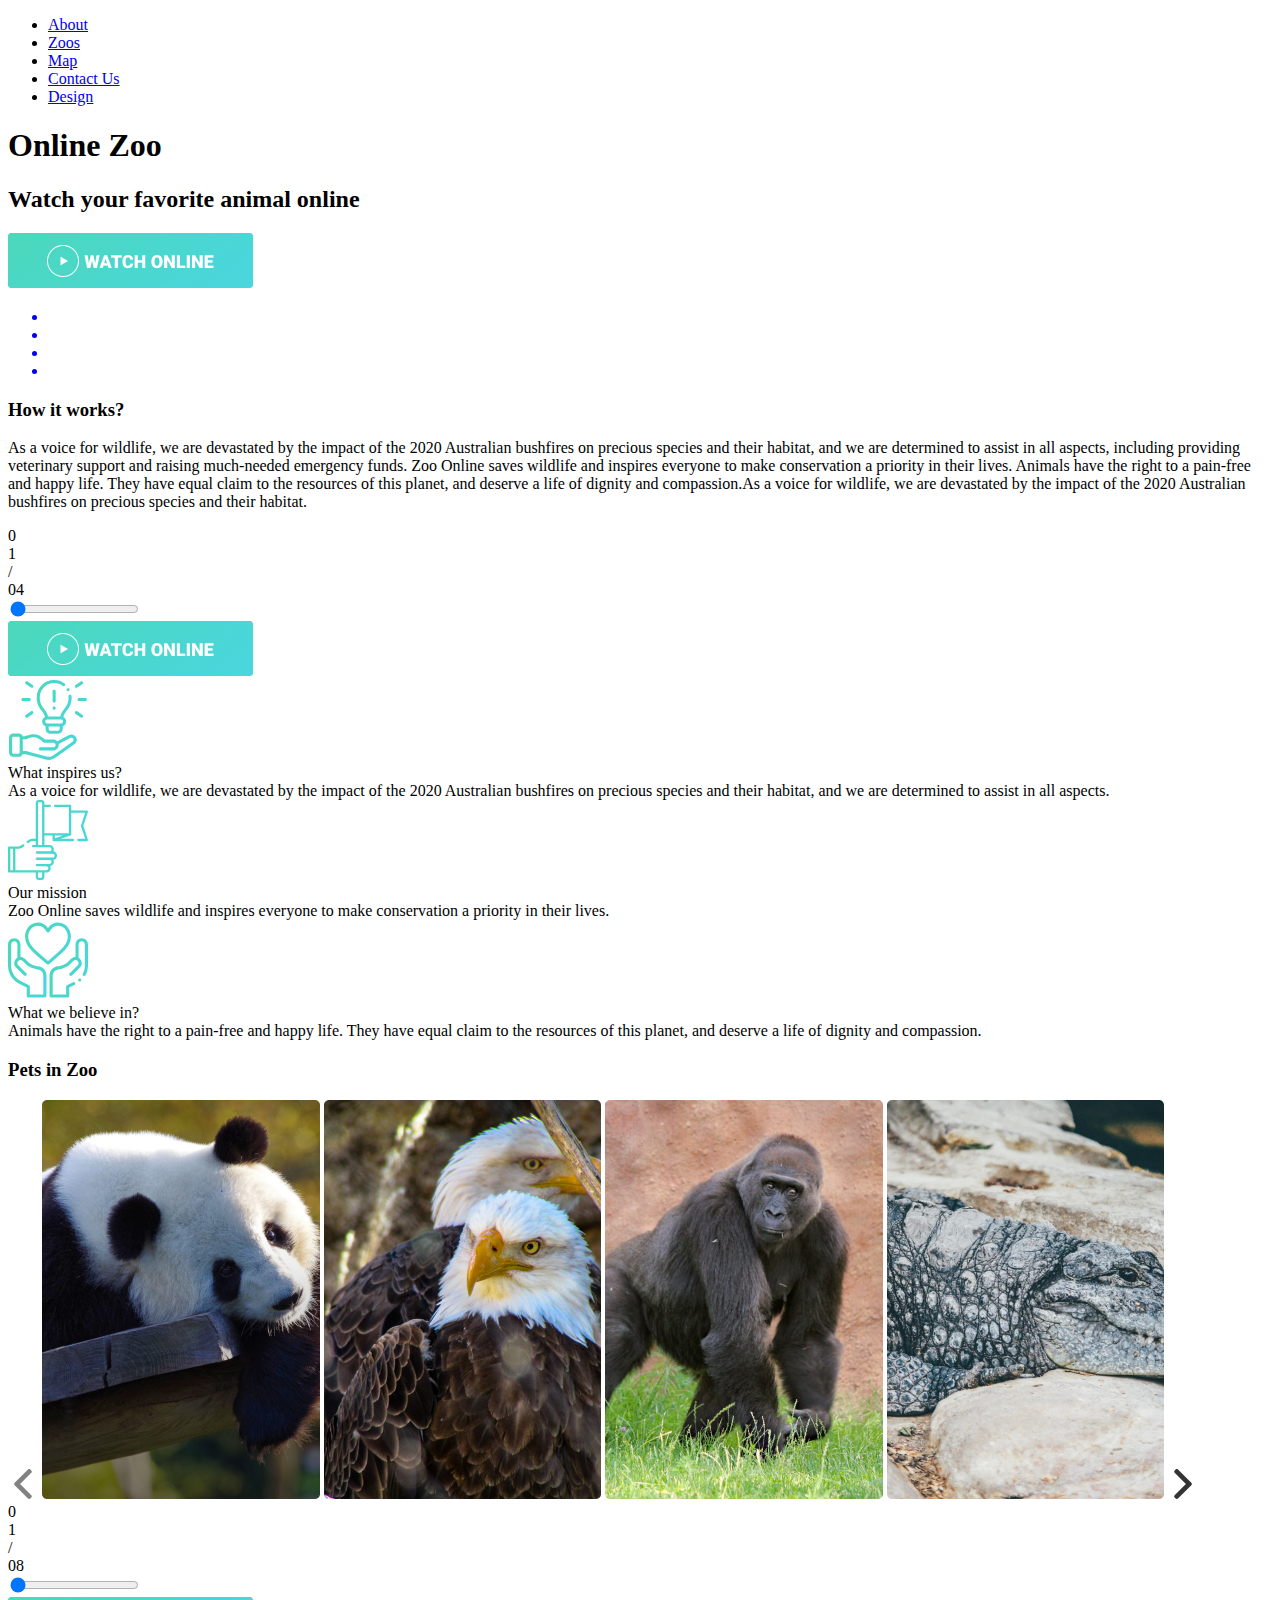
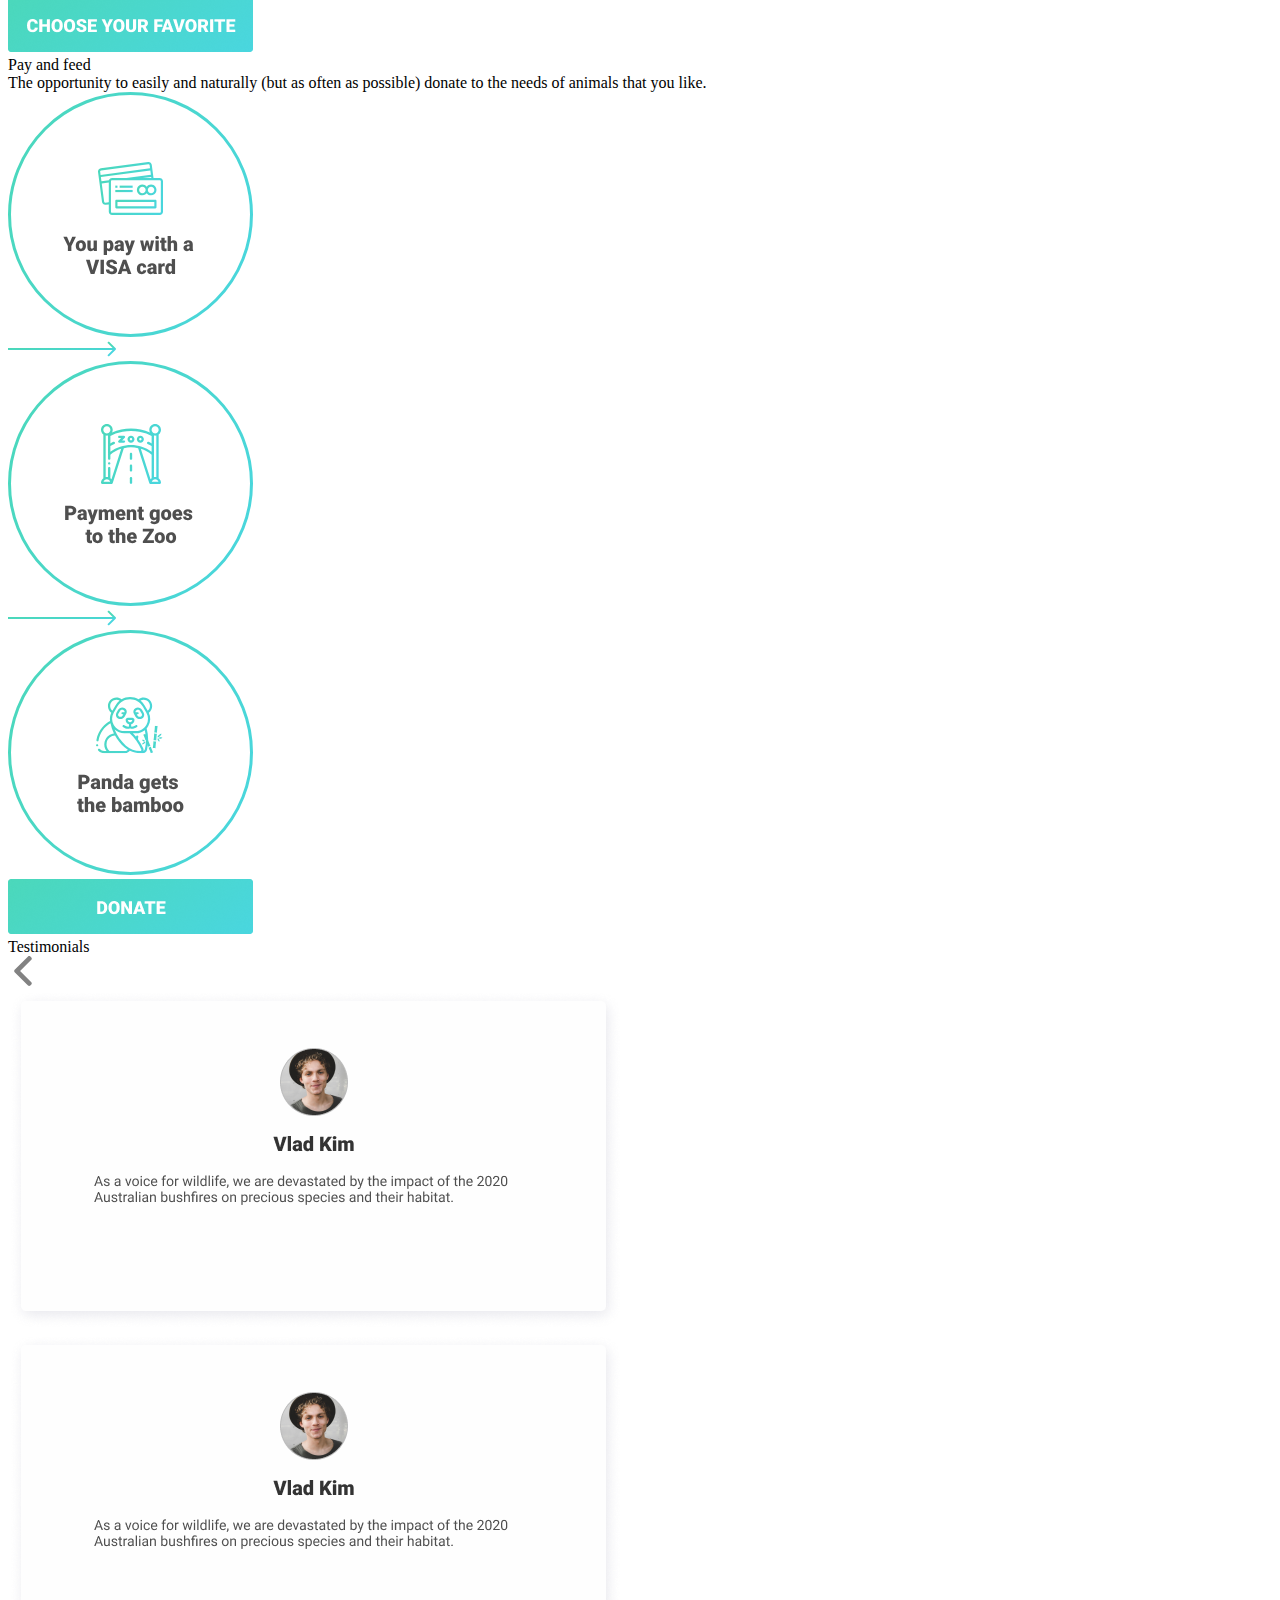
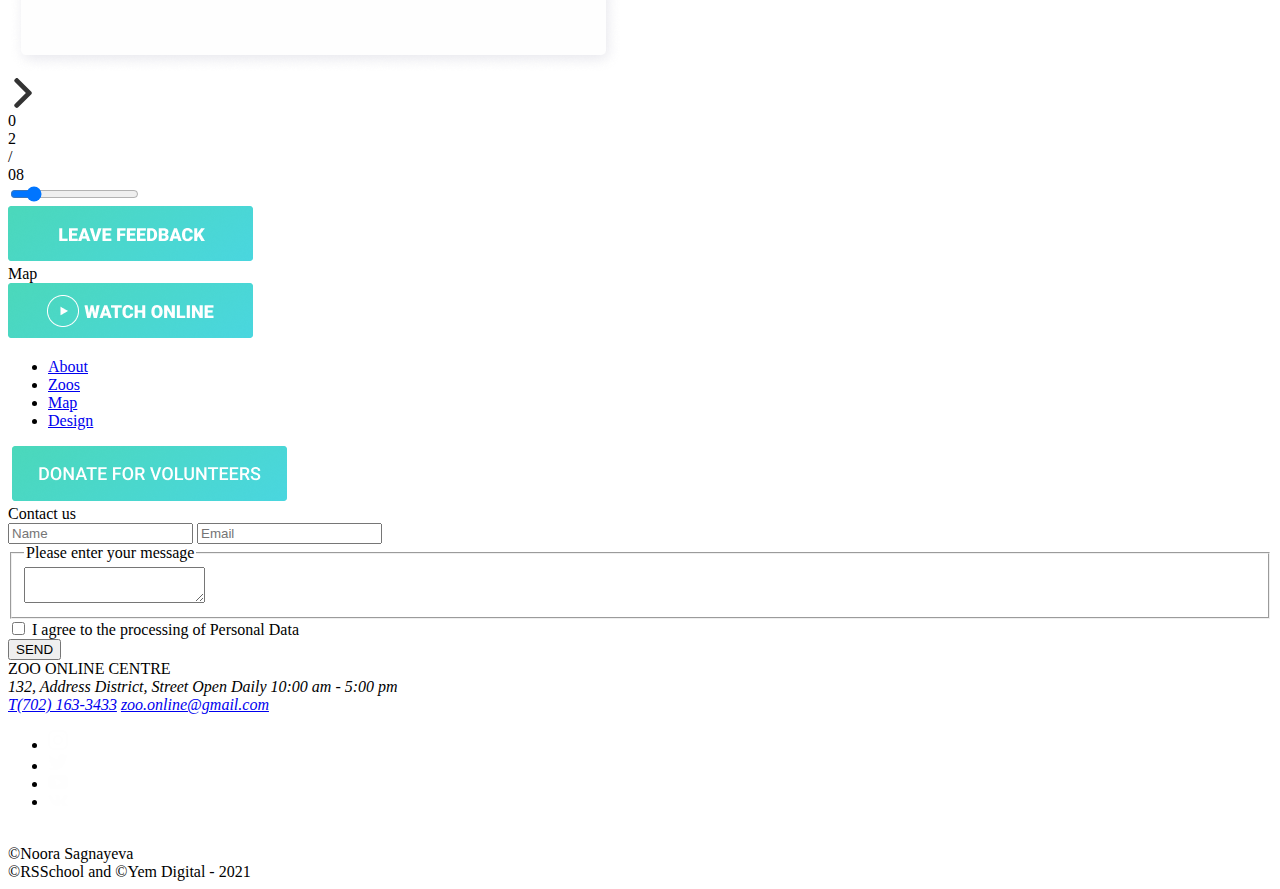
==== index.html @ d025899c "init:start task" ====
<!DOCTYPE html>
<html lang="en">
  <head>
    <meta charset="UTF-8" />
    <meta http-equiv="X-UA-Compatible" content="IE=edge" />
    <meta name="viewport" content="width=device-width, initial-scale=1.0" />
    <title>Online Zoo</title>
    <link type="text/css" rel="stylesheet" href="node_modules/normalize.css/normalize.css" />
    <link rel="stylesheet" href="../online-zoo/pages/landing/style.css" />
    <script src="../online-zoo/pages/landing/script.js"></script>
    <link rel="preconnect" href="https://fonts.gstatic.com" />
    <link
      href="https://fonts.googleapis.com/css2?family=Roboto:wght@400;500;700;900&display=swap"
      rel="stylesheet"
    />
    <script src="pages/landing/script.js"></script>
  </head>
  <body>
    <div>
      <header>
        <a class="logo" href="index.html"></a>
        <nav class="headerNavigation">
          <ul class="headerNav">
            <li class="aboutLink"><a href="index.html">About</a></li>
            <li><a href="pages/zoos/panda.html">Zoos</a></li>
            <li><a href="pages/map/map.html">Map</a></li>
            <li><a href="#footer">Contact Us</a></li>
            <li>
              <a href="https://www.figma.com/file/HKt5Nlx0jghQtJp6jW9q8F/zooApp"
                >Design</a
              >
            </li>
          </ul>
        </nav>
        <div class="themeSwitcher"></div>
        <h1>Online Zoo</h1>
      </header>
      <section class="firstScreen">
        <h2 class="watchText">Watch your favorite animal online</h2>
        <a href="pages/zoos/panda.html"
          ><img src="assets/images/watchonline.png" class="watchOnlineBtn"
        /></a>

        <div class="wheel">
          <div class="line"></div>
          <div class="eagle"></div>
          <div class="panda"></div>
          <div class="gorilla"></div>
          <div class="alligator"></div>
          <div class="fox"></div>
          <div class="sliderCount"></div>
          <div class="slider"></div>
        </div>
        <nav>
          <ul class="socialLinks">
            <a href="https://instagram.com"> <li class="inst"></li></a>
            <a href="https://twitter.com"> <li class="twitter"></li></a>
            <a href="https://youtube.com"> <li class="youtube"></li></a>
            <a href="https://vk.com"><li class="vk"></li></a>
          </ul>
        </nav>
      </section>
      <article class="howItWorks">
        <h3 class="hIWLabel">How it works?</h3>
        <p class="hIWText">
          As a voice for wildlife, we are devastated by the impact of the 2020
          Australian bushfires on precious species and their habitat, and we are
          determined to assist in all aspects, including providing veterinary
          support and raising much-needed emergency funds. Zoo Online saves
          wildlife and inspires everyone to make conservation a priority in
          their lives. Animals have the right to a pain-free and happy life.
          They have equal claim to the resources of this planet, and deserve a
          life of dignity and compassion.As a voice for wildlife, we are
          devastated by the impact of the 2020 Australian bushfires on precious
          species and their habitat.
        </p>
        <div class="hIWWheelPicture"></div>
        <div class="hIWSlider">
          <div class="hIWWheelSliderCounter">
            <div class="counter">
              <div class="counterText">
                <div class="activeCounterText">
                  0
                  <div class="sliderValue slider1">1</div>
                  /
                </div>
                <div class="maxCounterText">04</div>
              </div>
              <input oninput="range1(this.value)" type="range" min="0" max="3" value="0" class="counterSlider slide1"></input>
            </div>
          </div>
        </div>
        <a href="pages/zoos/panda/panda.html"
          ><img src="assets/images/watchonline.png" class="hIWwatchOnlineBtn"
        /></a>
      </article>
      <article class="whatInspiriesUs">
        <div class="hIWCard">
          <div class="hIWCardIcon">
            <img src="assets/icons/problemSolve1.svg" />
          </div>
          <div class="hIWCardLabel">What inspires us?</div>
          <div class="hIWCardText">
            As a voice for wildlife, we are devastated by the impact of the 2020
            Australian bushfires on precious species and their habitat, and we
            are determined to assist in all aspects.
          </div>
        </div>
        <div class="hIWCard">
          <div class="hIWCardIcon">
            <img src="assets/icons/problemSolve2.svg" />
          </div>
          <div class="hIWCardLabel">Our mission</div>
          <div class="hIWCardText">
            Zoo Online saves wildlife and inspires everyone to make conservation
            a priority in their lives.
          </div>
        </div>
        <div class="hIWCard">
          <div class="hIWCardIcon">
            <img src="assets/icons/problemSolve3.svg" />
          </div>
          <div class="hIWCardLabel">What we believe in?</div>
          <div class="hIWCardText">
            Animals have the right to a pain-free and happy life. They have
            equal claim to the resources of this planet, and deserve a life of
            dignity and compassion.
          </div>
        </div>
      </article>
      <article class="petsInZoo">
        <h3 class="pIZLabel">Pets in Zoo</h3>
        <div class="pIZWheel">
          <img src="assets/icons/leftArrow.svg" class="pIZWheelLeftArrow" alt="leftarrow"/>
            <img class="pIZCard" src="assets/images/pizpanda.png" alt="panda">
            <img class="pIZCard" src="assets/images/pizeagle.png" alt="eagle">
            <img class="pIZCard" src="assets/images/pizgorilla.png" alt="gorilla">
            <img class="pIZCard" src="assets/images/pizalligator.png" alt="alligator">
          <img src="assets/icons/rightArrow.svg" class="pIZWheelRightArrow" alt="rightarrow"/>
        </div>
        <div class="pIZSlider">
          <div class="counter">
            <div class="counterText">
              <div class="activeCounterText">
                0
                <div class="sliderValue slider2">1</div>
                /
              </div>
              <div class="maxCounterText">08</div>
            </div>
            <input oninput="range2(this.value)" type="range" min="0" max="7" value="0" class="counterSlider"></input>
          </div>
        </div>
        <a href="pages/map/map.html"
          ><img src="assets/images/choose.png" class="pIZButtonChoose"
        /></a>
      </article>
      <article class="payAndFeed">
        <div class="pAFLabel">Pay and feed</div>
        <div class="pAFText">
          The opportunity to easily and naturally (but as often as possible)
          donate to the needs of animals that you like.
        </div>
        <div class="pAFCards">
          <div class="pAFCard">
            <img src="assets/icons/visa.svg" />
          </div>
          <img src="assets/icons/arrow.svg" alt="arrow" />
          <div class="pAFCard"><img src="assets/icons/payment.svg" /></div>
          <img src="assets/icons/arrow.svg" alt="arrow" />
          <div class="pAFCard"><img src="assets/icons/panda.svg" /></div>
        </div>
        <a href="#"
          ><img src="assets/images/donate.png" class="pAFDonateButton"
        /></a>
      </article>
      <article class="testimonials">
        <div class="testimonialsLabel">Testimonials</div>
        <div class="testimonialsWheel">
          <img src="assets/icons/leftArrow.svg" class="pIZWheelLeftArrow" />
          <div class="testimonialsCard">
            <img src="assets/images/testimonialcard.png" />
          </div>
          <div class="testimonialsCard">
            <img src="assets/images/testimonialcard.png" />
          </div>
          <img src="assets/icons/rightArrow.svg" class="pIZWheelRightArrow" />
        </div>
        <div class="testimonialsSlider">
          <div class="counter">
            <div class="counterText">
              <div class="activeCounterText">
                0
                <div class="sliderValue slider3">2</div>
                /
              </div>
              <div class="maxCounterText">08</div>
            </div>
            <input oninput="range3(this.value)" type="range" min="0" max="7" value="1" class="counterSlider"></input>
          </div>
        </div>
        <a href="#"
          ><img src="assets/images/fedback.png" class="testimonialsButton"
        /></a>
      </article>
      <map>
        <div class="mapLabel">Map</div>
        <div class="mapImage"></div>
        <a href="pages/zoos/panda.html"
          ><img src="assets/images/watchonline.png" class="mapButton"
        /></a>
      </map>
      <footer id="footer">
        <div class="footerNav">
          <a href="index.html" class="footerLogo"></a>
          <ul>
            <li><a href="index.html">About</a></li>
            <li><a href="pages/zoos/panda.html">Zoos</a></li>
            <li><a href="pages/map/map.html">Map</a></li>
            <li>
              <a href="https://www.figma.com/file/HKt5Nlx0jghQtJp6jW9q8F/zooApp"
                >Design</a
              >
            </li>
          </ul>
          <a href="#"
            ><img src="assets/images/donatevol.png" class="footerButton"
          /></a>
        </div>
        <div class="footerContacts">
          <div class="contactUs">
            <div class="contactUsLabel">Contact us</div>
            <form>
              <input type="text" class="name" placeholder="Name" />
              <input type="email" class="email" placeholder="Email" />
              <fieldset class="message">
                <legend>Please enter your message</legend>
                <textarea class="messageText" maxlength="280"></textarea>
              </fieldset>
              <div class="agree">
                <input type="checkbox" class="checkbox" />
                <label>I agree to the processing of Personal Data</label>
              </div>
              <input type="submit" class="sendButton" value="SEND" />
            </form>
          </div>
          <div class="contacts">
            <div class="contactsLabel">ZOO ONLINE CENTRE</div>
            <address>
              <div class="contactsText1">
                132, Address District, Street Open Daily 10:00 am - 5:00 pm
              </div>
              <div class="contactsText2">
                <a href="tel:(702)163-3433">T(702) 163-3433</a>
                <a href="mailto:zoo.online@gmail.com">zoo.online@gmail.com</a>
              </div>
            </address>
            <ul class="contactsLinks">
              <li class="inst">
                <a href="http://instagram.com"
                  ><img src="assets/icons/instLight.svg" alt="inst"
                /></a>
              </li>
              <li class="twitter">
                <a href="http://twitter.com"
                  ><img src="assets/icons/twitterLight.svg" alt="twitter"
                /></a>
              </li>
              <li class="youtube">
                <a href="http://youtube.com"
                  ><img src="assets/icons/youtubeLight.svg" alt="youtube"
                /></a>
              </li>
              <li class="vk">
                <a href="http://vk.com"
                  ><img src="assets/icons/vkLight.svg" alt="vk"
                /></a>
              </li>
            </ul>
          </div>
        </div>
        <div class="credits">
          <img src="assets/icons/creditsline.svg" />
          <div class="creditsText">©Noora Sagnayeva</div>
          <div class="creditsText">©RSSchool and ©Yem Digital - 2021</div>
        </div>
      </footer>
    </div>
  </body>
</html>
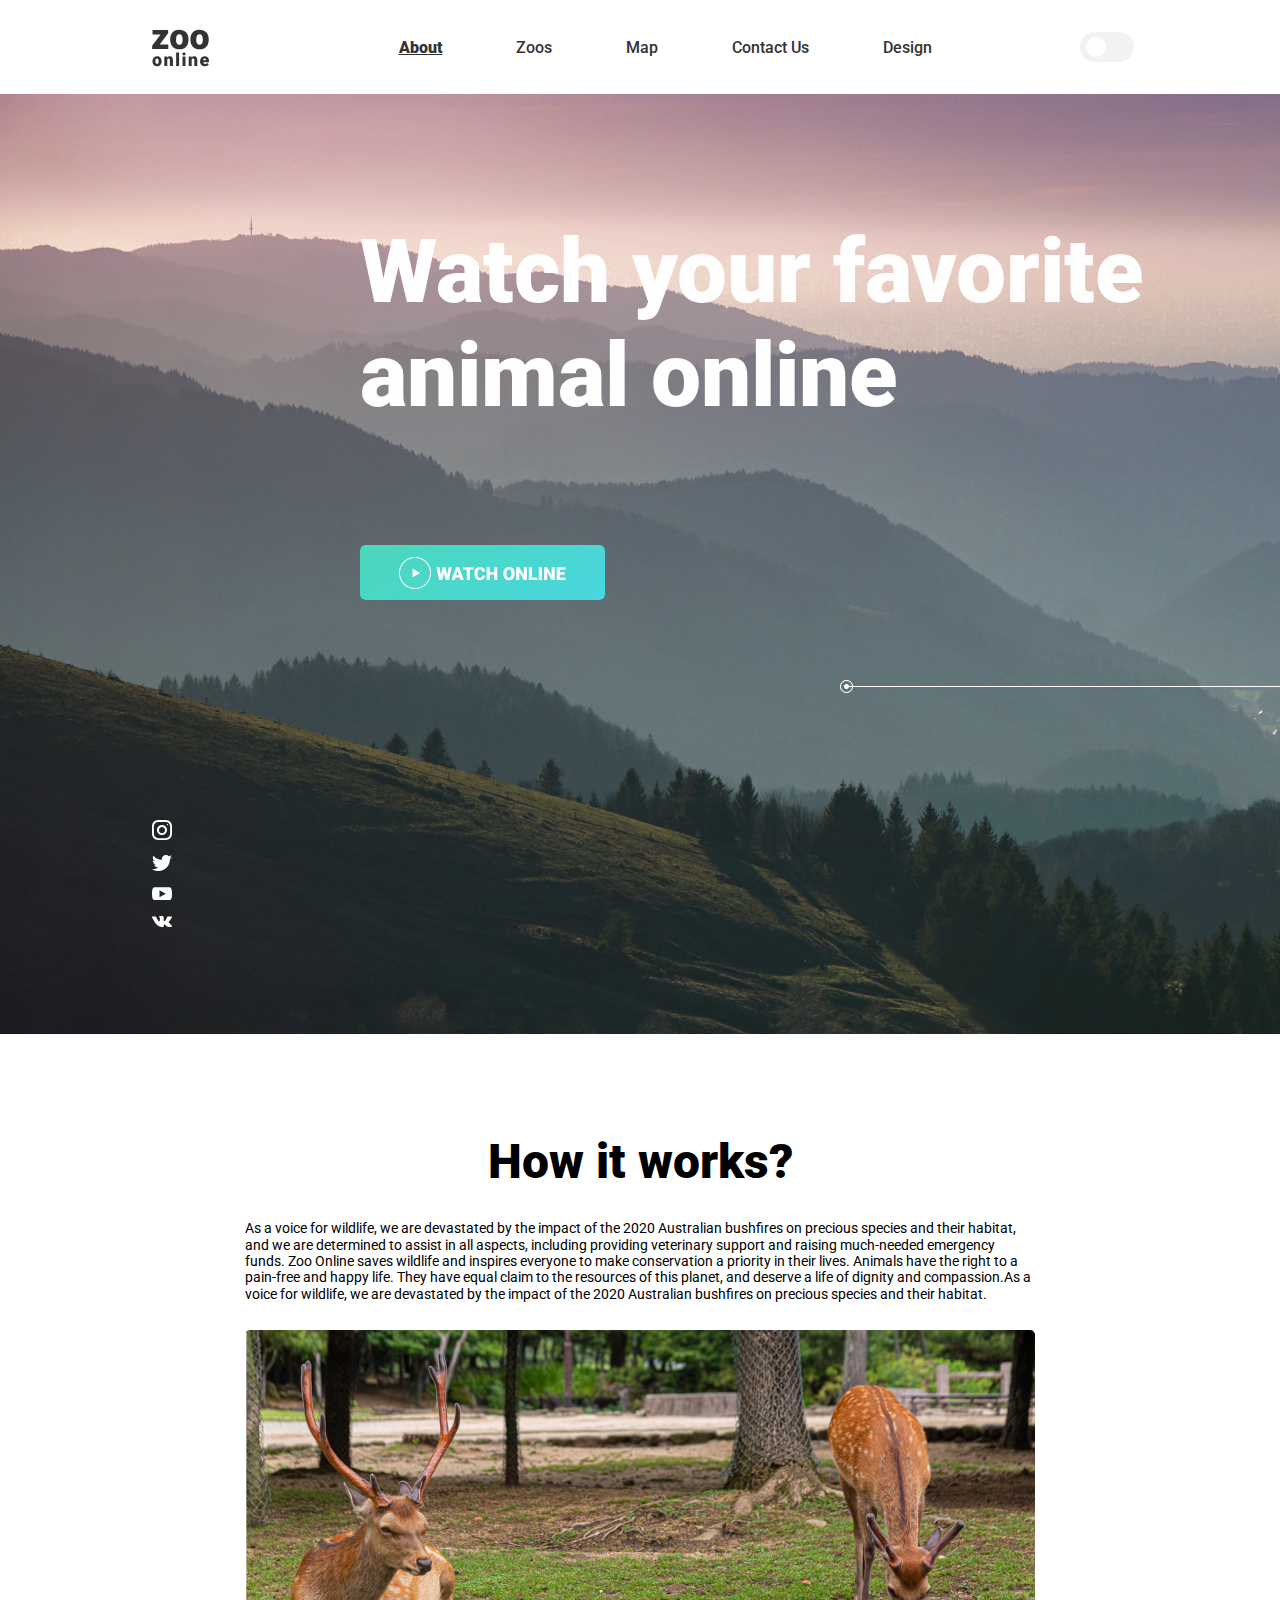
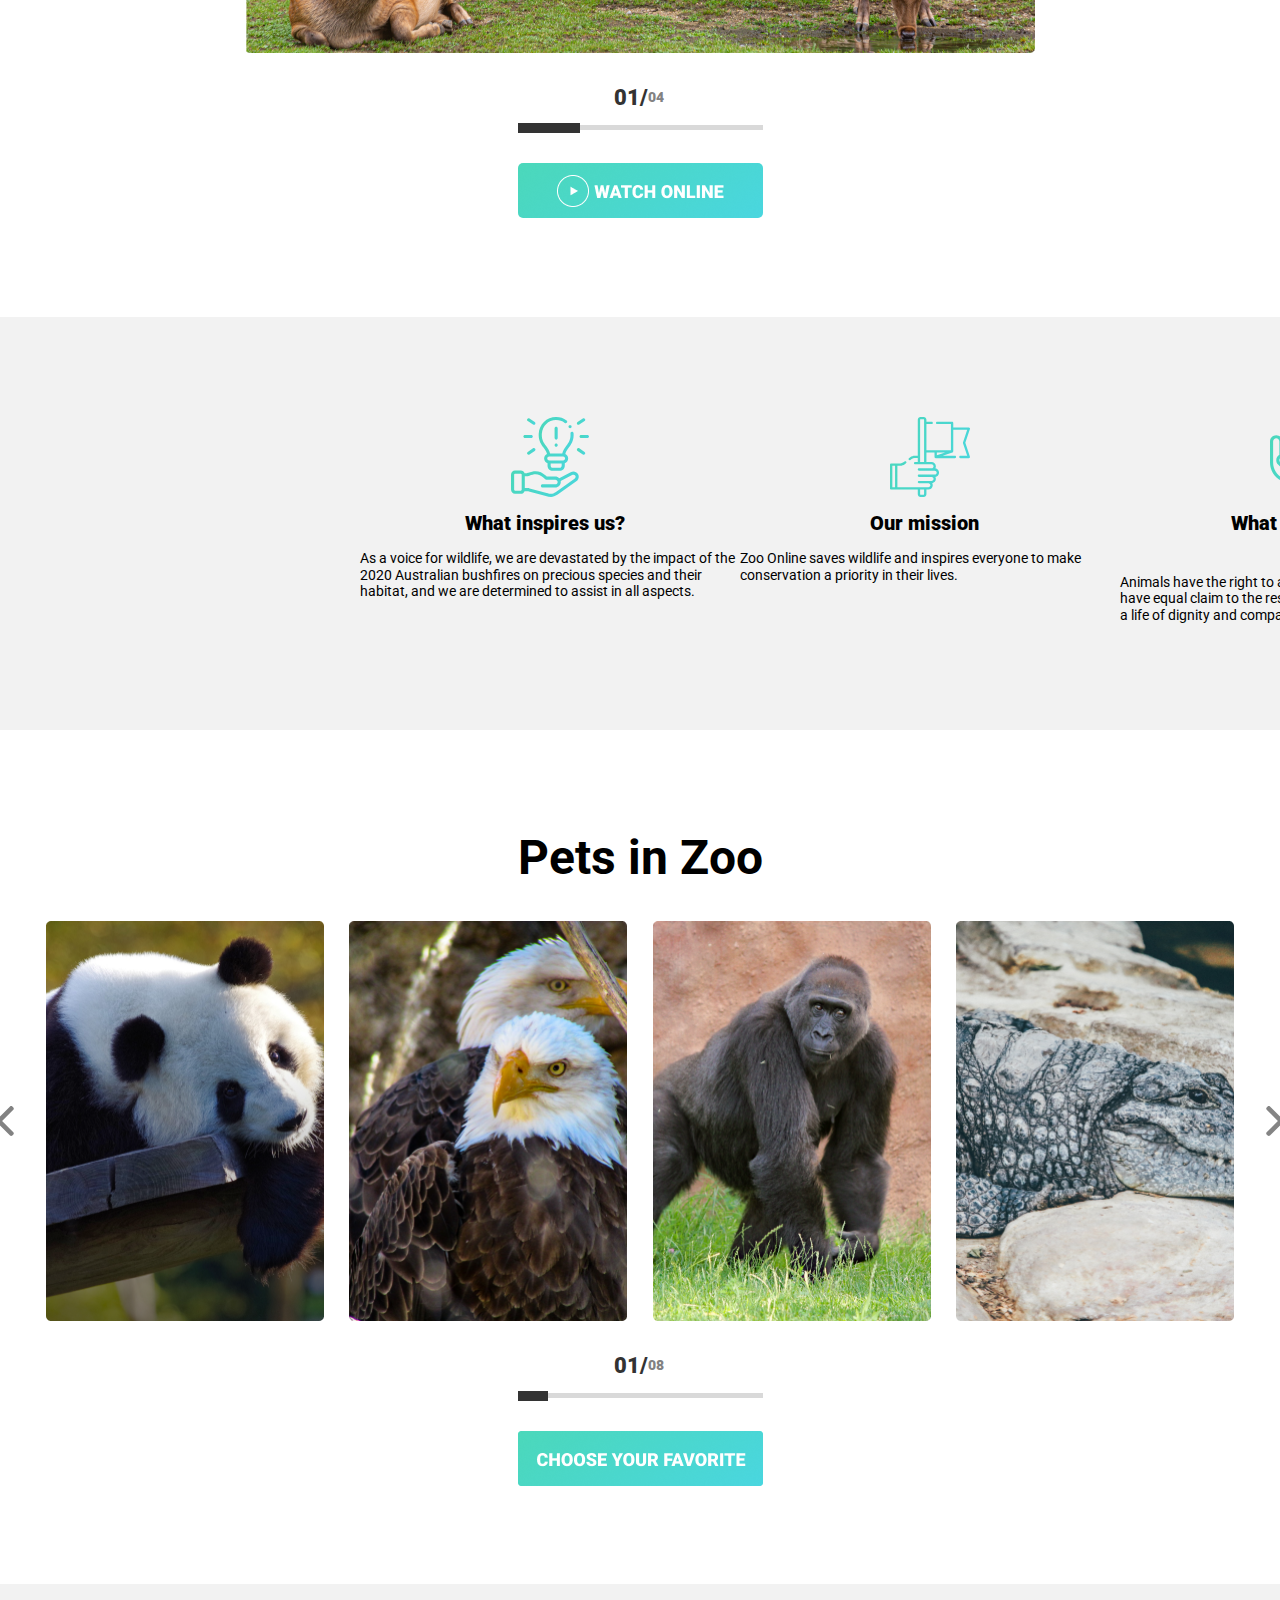
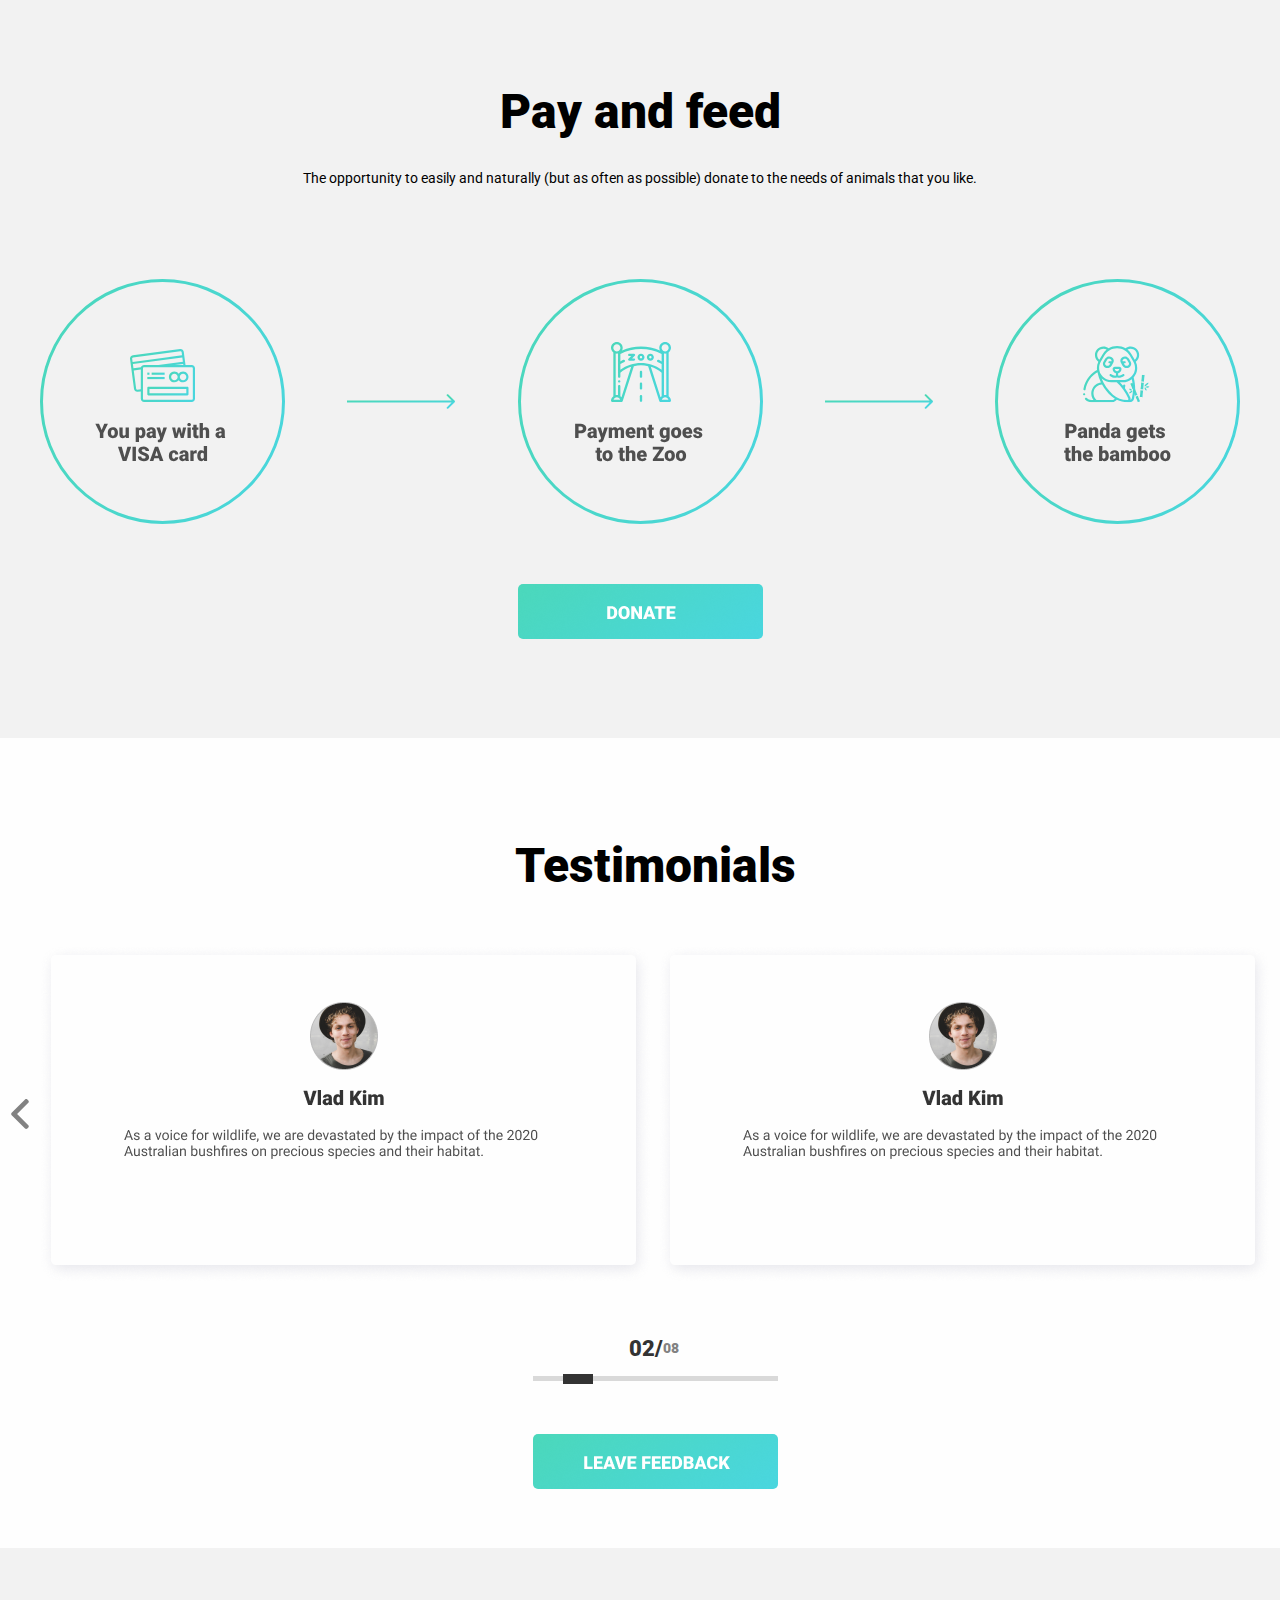
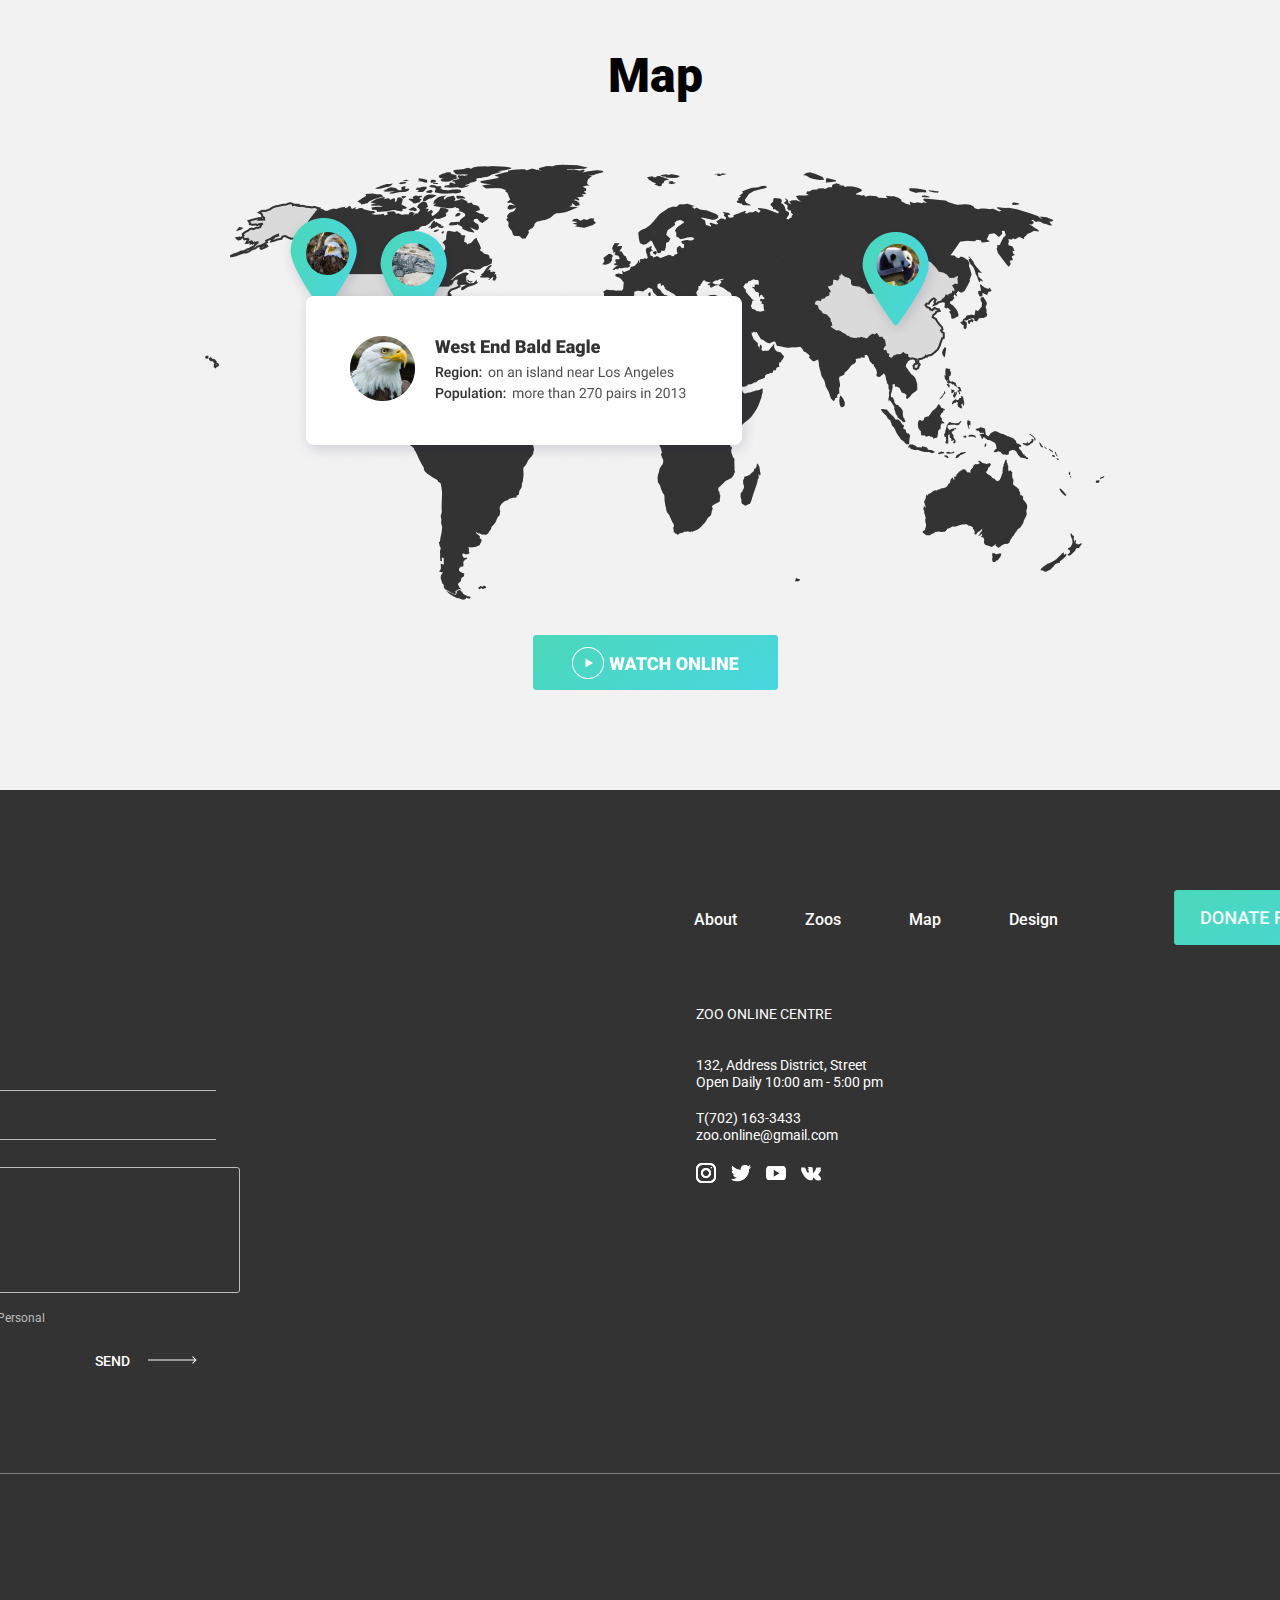
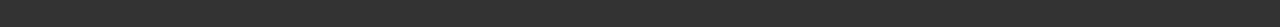
==== commit fce49efe: "fix: style link" ====
--- a/index.html
+++ b/index.html
@@ -6,7 +6,7 @@
     <meta name="viewport" content="width=device-width, initial-scale=1.0" />
     <title>Online Zoo</title>
     <link type="text/css" rel="stylesheet" href="node_modules/normalize.css/normalize.css" />
-    <link rel="stylesheet" href="../online-zoo/pages/landing/style.css" />
+    <link rel="stylesheet" href="pages/landing/style.css" />
     <script src="../online-zoo/pages/landing/script.js"></script>
     <link rel="preconnect" href="https://fonts.gstatic.com" />
     <link
--- a/pages/landing/style.css
+++ b/pages/landing/style.css
@@ -0,0 +1,732 @@
+body {
+  margin: 0 0;
+}
+
+h1 {
+  text-indent: -9999px;
+  position: absolute;
+}
+header {
+  align-items: center;
+  display: flex;
+  justify-content: space-between;
+  background-color: #ffffff;
+  height: 94px;
+  padding-left: 151px;
+  padding-right: 146px;
+}
+
+.logo {
+  background-image: url(../../assets/icons/onlineZooIconLight.svg);
+  width: 59px;
+  height: 42px;
+}
+.headerNavigation {
+  width: 573px;
+}
+.headerNav {
+  justify-content: space-between;
+  list-style: none;
+  display: flex;
+  font-size: 16px;
+  font-weight: 500;
+  font-family: "Roboto", sans-serif;
+}
+.headerNav li a {
+  color: #333333;
+  text-decoration: none;
+}
+.headerNav li:hover {
+  color: #333333;
+  text-decoration: underline;
+}
+.aboutLink {
+  font-weight: 900;
+  color: #333333;
+  text-decoration: underline;
+}
+
+.themeSwitcher {
+  width: 54px;
+  height: 30px;
+  background-image: url(../../assets/icons/switcherOff.svg);
+}
+.themeSwitcher:hover {
+  cursor: pointer;
+  transition: 0.5s;
+  width: 54px;
+  height: 30px;
+  background-image: url(../../assets/icons/switcherOn.svg);
+}
+.firstScreen {
+  height: 940px;
+  padding-left: 152px;
+  background-image: url(../../assets/images/firstScreenBg.png);
+  display: flex;
+  flex-direction: column;
+  align-items: baseline;
+}
+.watchText {
+  margin: 0;
+  height: 186px;
+  width: 793px;
+  padding-top: 126px;
+  padding-left: 208px;
+  font-weight: 900;
+  font-size: 89px;
+  font-family: "Roboto", sans-serif;
+  line-height: 104.3px;
+  color: #fefefe;
+}
+
+.watchOnlineBtn {
+  border-radius: 5px;
+  background-color: black;
+  opacity: 1;
+  margin-left: 208px;
+  margin-top: 139px;
+  width: 245px;
+  height: 55px;
+}
+.watchOnlineBtn:hover {
+  transition: 0.5s;
+  opacity: 0.7;
+  cursor: pointer;
+}
+
+.line {
+  position: absolute;
+  top: 680px;
+  left: 840px;
+  width: 1063px;
+  height: 13px;
+  background-image: url(../../assets/images/line.png);
+}
+
+.socialLinks {
+  margin-top: 216px;
+  display: flex;
+  flex-direction: column;
+  justify-content: space-between;
+  list-style: none;
+  height: 107px;
+  padding-left: 0px;
+}
+.socialLinks li {
+  opacity: 1;
+  width: 20px;
+}
+.socialLinks li:hover {
+  transition: 0.3s;
+  opacity: 0.6;
+  cursor: pointer;
+}
+.inst {
+  height: 20px;
+  background-image: url(../../assets/icons/instLight.svg);
+}
+.twitter {
+  height: 16.25px;
+  background-image: url(../../assets/icons/twitterLight.svg);
+}
+.youtube {
+  height: 13.75px;
+  background-image: url(../../assets/icons/youtubeLight.svg);
+}
+.vk {
+  height: 11.41px;
+  background-image: url(../../assets/icons/vkLight.svg);
+}
+
+.howItWorks {
+  height: 883px;
+  display: flex;
+  flex-direction: column;
+  align-items: center;
+}
+.hIWLabel {
+  margin-top: 100px;
+  margin-bottom: 0;
+  font-size: 48px;
+  font-family: "Roboto", sans-serif;
+  font-weight: 900;
+  line-height: 56.25px;
+}
+.hIWText {
+  margin-top: 30px;
+  margin-bottom: 0;
+  height: 80px;
+  width: 790px;
+  font-size: 14px;
+  font-family: "Roboto", sans-serif;
+  line-height: 16.41px;
+}
+.hIWWheelPicture {
+  width: 790px;
+  height: 323px;
+  margin-top: 30px;
+  background-image: url(../../assets/images/hiwdeer.png);
+}
+.hIWSlider {
+  margin-top: 30px;
+  width: 245px;
+  height: 50px;
+}
+
+.hIWwatchOnlineBtn {
+  border-radius: 5px;
+  opacity: 1;
+  margin-top: 30px;
+  width: 245px;
+  height: 55px;
+}
+.hIWwatchOnlineBtn:hover {
+  transition: 0.5s;
+  opacity: 0.6;
+  cursor: pointer;
+}
+.whatInspiriesUs {
+  background-color: #f2f2f2;
+  height: 413px;
+  display: flex;
+  padding-left: 360px;
+  padding-right: 360px;
+  justify-content: space-between;
+}
+.hIWCard {
+  margin-top: 100px;
+  display: flex;
+  flex-direction: column;
+}
+
+.hIWCardIcon {
+  padding-left: 150px;
+  height: 80px;
+  width: 80px;
+}
+.hIWCardLabel {
+  width: 179px;
+  font-weight: 900;
+  font-size: 20px;
+  font-family: "Roboto", sans-serif;
+  text-align: center;
+  padding-left: 95px;
+  line-height: 23.44px;
+  margin-top: 15px;
+}
+.hIWCardText {
+  margin-top: 15px;
+  height: 48px;
+  width: 380px;
+  font-size: 14px;
+  font-family: "Roboto", sans-serif;
+  line-height: 16.41px;
+}
+
+.petsInZoo {
+  height: 854px;
+  display: flex;
+  flex-direction: column;
+  align-items: center;
+}
+
+.pIZLabel {
+  margin-top: 100px;
+  margin-bottom: 0;
+  font-size: 48px;
+  font-family: "Roboto", sans-serif;
+  line-height: 56.25px;
+  text-align: center;
+}
+
+.pIZWheel {
+  margin-top: 35px;
+  align-items: center;
+  display: flex;
+  justify-content: space-between;
+  width: 1300px;
+}
+
+.pIZWheelLeftArrow {
+  opacity: 1;
+  height: 30px;
+  width: 30px;
+}
+.pIZWheelLeftArrow:hover {
+  transition: 0.5s;
+  opacity: 0.6;
+  cursor: pointer;
+}
+.pIZWheelRightArrow {
+  opacity: 0.6;
+  height: 30px;
+  width: 30px;
+}
+.pIZWheelRightArrow:hover {
+  transition: 0.5s;
+  opacity: 0.3;
+  cursor: pointer;
+}
+
+.pIZCard {
+  width: 278px;
+  height: 400px;
+}
+.pIZSlider {
+  margin-top: 30px;
+  width: 245px;
+  height: 50px;
+}
+
+.pIZButtonChoose {
+  opacity: 1;
+  width: 245px;
+  height: 55px;
+  margin-top: 30px;
+}
+
+.pIZButtonChoose:hover {
+  transition: 0.5s;
+  opacity: 0.6;
+  cursor: pointer;
+}
+.payAndFeed {
+  display: flex;
+  flex-direction: column;
+  align-items: center;
+  height: 754px;
+  background-color: #f2f2f2;
+}
+.pAFLabel {
+  margin-top: 100px;
+  font-weight: 900;
+  font-size: 48px;
+  font-family: "Roboto", sans-serif;
+  line-height: 56.25px;
+  text-align: center;
+}
+.pAFText {
+  margin-top: 30px;
+  font-size: 14px;
+  font-family: "Roboto", sans-serif;
+  line-height: 16.41px;
+  text-align: center;
+}
+.pAFCards {
+  margin-top: 92px;
+  justify-content: space-between;
+  width: 1200px;
+  display: flex;
+}
+.pAFCard {
+  width: 245px;
+  height: 245px;
+  font-size: 20px;
+  font-family: "Roboto", sans-serif;
+  font-weight: 900;
+  line-height: 23.44px;
+  text-align: center;
+}
+
+.pAFDonateButton {
+  border-radius: 5px;
+  opacity: 1;
+  margin-top: 60px;
+  width: 245px;
+  height: 55px;
+}
+.pAFDonateButton:hover {
+  transition: 0.5s;
+  opacity: 0.6;
+  cursor: pointer;
+}
+.testimonials {
+  height: 810px;
+  display: flex;
+  flex-direction: column;
+  background-color: #fefefe;
+  align-items: center;
+  padding-left: 30px;
+}
+.testimonialsLabel {
+  margin-top: 100px;
+  font-weight: 900;
+  font-size: 48px;
+  font-family: "Roboto", sans-serif;
+  line-height: 56.25px;
+  text-align: center;
+}
+.testimonialsWheel {
+  margin-top: 50px;
+  align-items: center;
+  justify-content: space-between;
+  width: 1300px;
+  display: flex;
+}
+.testimonialsCard {
+  width: 615px;
+  height: 340px;
+}
+.testimonialsSlider {
+  margin-top: 50px;
+  width: 245px;
+  height: 50px;
+}
+.testimonialsButton {
+  border-radius: 5px;
+  opacity: 1;
+  width: 245px;
+  height: 55px;
+  margin-top: 50px;
+}
+.testimonialsButton:hover {
+  transition: 0.5s;
+  opacity: 0.6;
+  cursor: pointer;
+}
+
+map {
+  display: flex;
+  flex-direction: column;
+  background-color: #f2f2f2;
+  align-items: center;
+  padding-left: 30px;
+  height: 842px;
+}
+.mapLabel {
+  margin-top: 100px;
+  font-weight: 900;
+  font-size: 48px;
+  font-family: "Roboto", sans-serif;
+  line-height: 56.25px;
+  text-align: center;
+}
+.mapImage {
+  margin-top: 60px;
+  width: 900px;
+  height: 436px;
+  background-image: url(../../assets/images/map.png);
+}
+.mapButton {
+  margin-top: 35px;
+  width: 245px;
+  height: 55px;
+  opacity: 1;
+}
+
+.mapButton:hover {
+  transition: 0.5s;
+  opacity: 0.7;
+  cursor: pointer;
+}
+footer {
+  padding-top: 100px;
+  height: 737px;
+  display: flex;
+  flex-direction: column;
+  align-items: center;
+  background-color: #333333;
+}
+.footerNav {
+  display: flex;
+  width: 1620px;
+  align-items: center;
+}
+
+.footerNav ul {
+  margin-right: 112px;
+  display: flex;
+  list-style: none;
+  justify-content: space-between;
+  width: 380px;
+  align-items: center;
+}
+.footerNav li {
+  font-weight: 500;
+  color: #fefefe;
+  font-size: 16px;
+  font-family: "Roboto", sans-serif;
+  line-height: 19px;
+}
+.footerNav li a {
+  color: #fefefe;
+  text-decoration: none;
+}
+.footerNav li:hover {
+  color: #fefefe;
+  text-decoration: underline;
+}
+.footerLogo {
+  margin-right: 766px;
+  background-image: url(../../assets/icons/onlineZooIconDark.svg);
+  width: 61px;
+  height: 42px;
+}
+.footerButton {
+  width: 280px;
+  height: 55px;
+  opacity: 1;
+}
+.footerButton:hover {
+  transition: 0.5s;
+  opacity: 0.7;
+  cursor: pointer;
+}
+.footerContacts {
+  margin-left: -565px;
+  margin-top: 57px;
+  display: flex;
+}
+.contactUs {
+  display: flex;
+  flex-direction: column;
+  height: 347px;
+  width: 383px;
+}
+.contactUsLabel {
+  font-weight: 900;
+  font-size: 20px;
+  font-family: "Roboto", sans-serif;
+  line-height: 23.44px;
+  color: #fefefe;
+}
+.contactUs form {
+  display: flex;
+  flex-direction: column;
+}
+
+.name {
+  margin-top: 33px;
+  width: 383px;
+  height: 26px;
+  background-color: #333333;
+  border: none;
+  outline: none;
+  border-bottom: solid #bdbdbd 1px;
+}
+.name::placeholder {
+  font-family: "Roboto", sans-serif;
+  color: #e0e0e0;
+  font-size: 14px;
+  line-height: 16.41px;
+}
+
+.email {
+  margin-top: 20px;
+  width: 383px;
+  height: 26px;
+  border: none;
+  outline: none;
+  border-bottom: solid #bdbdbd 1px;
+  background-color: #333333;
+}
+.email::placeholder {
+  font-family: "Roboto", sans-serif;
+  color: #e0e0e0;
+  font-size: 14px;
+  line-height: 16.41px;
+}
+
+.message {
+  outline: none;
+  margin-top: 20px;
+  width: 383px;
+  height: 115px;
+  background-color: #333333;
+  border: solid #bdbdbd 1px;
+  border-radius: 3px;
+}
+.message legend {
+  font-family: "Roboto", sans-serif;
+  font-size: 12px;
+  color: #bdbdbd;
+}
+.messageText {
+  outline: none;
+  resize: none;
+  width: 377px;
+  height: 110px;
+  margin-top: -7px;
+  border: none;
+  background-color: #333333;
+}
+
+.agree {
+  display: flex;
+  margin-top: 25px;
+  align-items: center;
+  width: 243px;
+  height: 14px;
+  justify-content: space-between;
+}
+.agree label {
+  width: 224px;
+  font-family: "Roboto", sans-serif;
+  font-size: 12px;
+  line-height: 14px;
+  color: #bdbdbd;
+}
+
+.checkbox {
+  margin: 0 0;
+  -webkit-appearance: none;
+  width: 13px;
+  height: 13px;
+  outline: none;
+  border: solid #bdbdbd 1px;
+  background-color: #333333;
+  border-radius: 1px;
+}
+.checkbox:checked {
+  background-color: #bdbdbd;
+}
+.sendButton {
+  -webkit-appearance: none;
+  border: none;
+  outline: none;
+  margin-top: 20px;
+  margin-left: 260px;
+  width: 108px;
+  font-family: "Roboto", sans-serif;
+  color: #fefefe;
+  font-size: 14px;
+  line-height: 16px;
+  font-weight: 500;
+  display: block;
+  height: 16px;
+  background-color: #333333;
+  background-repeat: no-repeat;
+  text-align: left;
+  background-position-x: right;
+  background-position-y: center;
+  background-image: url(../../assets/icons/whiteArrow.svg);
+}
+.sendButton:hover {
+  cursor: pointer;
+}
+
+.contacts {
+  margin-left: 484px;
+  display: flex;
+  flex-direction: column;
+  justify-content: space-between;
+  width: 190px;
+  height: 185px;
+}
+.contactsLabel {
+  font-size: 14px;
+  font-family: "Roboto", sans-serif;
+  font-weight: 700px;
+  line-height: 16.41px;
+  text-transform: uppercase;
+  color: #fefefe;
+}
+.contactsText1 {
+  margin-top: 35px;
+  width: 190px;
+  line-height: 16.41px;
+  font-size: 14px;
+  font-family: "Roboto", sans-serif;
+  color: #fefefe;
+}
+
+.contactsText2 {
+  margin-top: 20px;
+  width: 143px;
+  line-height: 16.41px;
+  font-size: 14px;
+  font-family: "Roboto", sans-serif;
+  color: #fefefe;
+}
+.contactsText1 {
+  text-decoration: none;
+  font-style: normal;
+}
+.contactsText2 a {
+  text-decoration: none;
+  font-style: normal;
+  color: #fefefe;
+}
+
+.contactsLinks {
+  margin-top: 20px;
+  display: flex;
+  justify-content: space-between;
+  list-style: none;
+  height: 20px;
+  width: 125px;
+  padding-left: 0;
+  align-items: center;
+}
+.contactsLinks li {
+  width: 20px;
+}
+.contactsLinks li:hover {
+  transition: 0.3s;
+  opacity: 0.6;
+  cursor: pointer;
+}
+
+.credits {
+  display: flex;
+  flex-direction: column;
+  margin-top: 60px;
+}
+.credits img {
+  margin-top: 60px;
+  margin-bottom: 42px;
+}
+.creditsText {
+  margin-top: 5px;
+  width: 193px;
+  height: 14px;
+  font-size: 12px;
+  font-family: "Roboto", sans-serif;
+  line-height: 14.06px;
+  color: #bdbdbd;
+}
+
+.counter {
+  width: 245px;
+  height: 49px;
+  display: flex;
+  flex-direction: column;
+  align-items: center;
+}
+.counterText {
+  display: flex;
+  width: 53px;
+  height: 28px;
+  font-size: 14px;
+  align-items: center;
+  font-family: "Roboto", sans-serif;
+  font-weight: 900;
+  color: #333333;
+}
+.activeCounterText {
+  display: flex;
+  font-size: 22px;
+}
+.maxCounterText {
+  font-size: 14px;
+  color: #828282;
+}
+.counterSlider {
+  margin-top: 14px;
+  -webkit-appearance: none;
+  width: 100%;
+  height: 5px;
+  background-color: rgba(189, 189, 189, 0.57);
+  outline: none;
+}
+.counterSlider::-webkit-slider-thumb {
+  -webkit-appearance: none;
+  width: 30px;
+  height: 10px;
+  background-color: #333333;
+  cursor: pointer;
+}
+
+.slide1::-webkit-slider-thumb {
+  width: 62px;
+}
